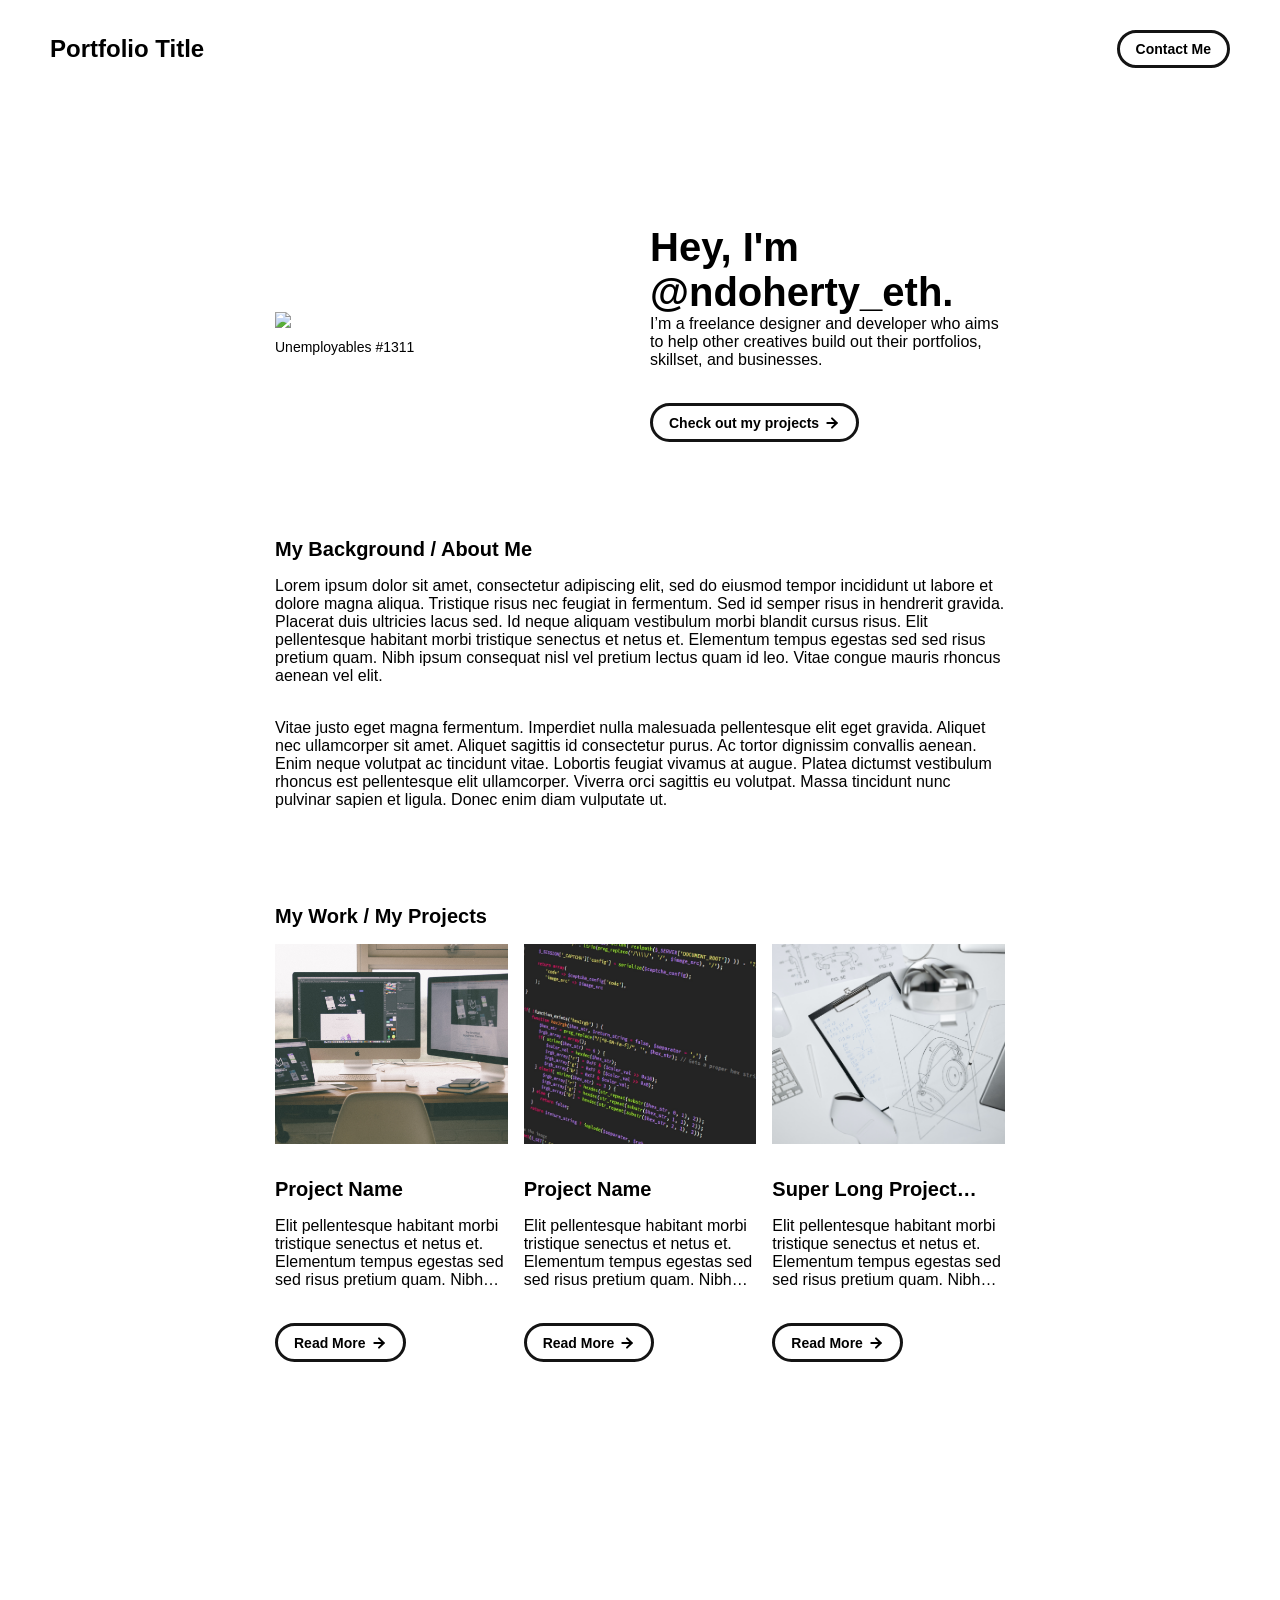
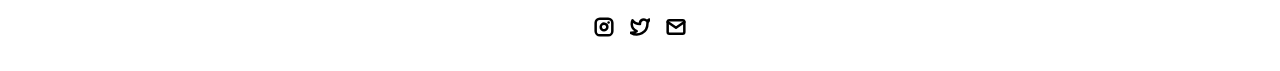
==== index.html @ ab3da4e0 "Initial commit" ====
<!DOCTYPE html>
<html lang="en">
	<head>
		<meta charset="utf-8">

    <!-- 
      TODO

      Upload your Unemployable (or whatever photo you like) to the assets/images folder
      and change the name of the image below to match the uploaded one

      Change the title in the <title> tag to whatever you would like the title of your portfolio to be

      This should be the same across all pages.
     -->
    <link rel="icon" href="./assets/images/1311.png" />
		<title>Unemployables Portfolio</title>
    <meta name="description" content="A portfolio template for the Unemployables community.">
    <meta name="viewport" content="width=device-width, initial-scale=1" />

		<link rel="stylesheet" href="./css/layout.css">
    <link rel="stylesheet" href="./css/typography.css">
    <link rel="stylesheet" href="./css/utilities.css">

		<script defer src="./js/script.js"></script>
	</head>
	<body>
    <!-- NAVBAR -->
    <div class="navbar">
      <a class="nav-title-link" href="./index.html">
        <!-- TODO - Change the "Portfolio Title" to whatever you want displayed in the top left -->
        <span class="nav-title">Portfolio Title</span>
         <!-- TODO - Change the email after 'mailto:' to your email address for contact -->
        <a class="button" href="mailto:whitevans.eth@gmail.com">
          <span class="button-text">Contact Me</span>
        </a>
      </a>
    </div>

    <!-- MAIN PAGE CONTENT -->
    <div id="main-content">

      <!-- PORTFOLIO HEADER -->
      <div id="portfolio-header">
        <div id="portfolio-header-image-container">
          <!-- 
            TODO

            - Change the img "src" attribute to point to the Unemployable image you uploaded (or whatever image).
            - Change the number to point to your Unemployable & replace the OpenSea link with your own
            - If you aren't using an Unemployable as your image, remove the entire "a" element
          -->
          <img src="./assets/images/1311.png" class="portfolio-header-image">
          <a class="no-underline" target="_blank" href="https://opensea.io/assets/0xe0be388ab81c47b0f098d2030a1c9ef190691a8a/1311">
            <span class="image-caption">Unemployables #1311</span>
          </a>
        </div>

          <!-- 
            TODO

            - Change the main-title to whatver you want
            - Change the body-text after that to a quick introduction to what you do
            - Edit the button text if you feel like it. It will link to the projects section below.
          -->
        <div id="portfolio-header-text-container">
            <div class="header-text">
              <span class="main-title">Hey, I'm @ndoherty_eth.</span>
              <div class="body-text">I’m a freelance designer and developer who aims to help other creatives build out their portfolios, skillset, and businesses.</div>
            </div>
            <a class="button" id="my-work-link">
              <span class="button-text">Check out my projects</span> 
              <image src="./assets/icons/arrow-right.svg" class="right-arrow-icon"/>
            </a>
        </div>
      </div>

      <!-- ABOUT SECTION -->
      <!-- 
        TODO

        - Change the subheader-text to whatever header you want
        - Add paragraphs using the <div class="body-text"></div> elements in the "about-section-content"
      -->
      <div id="about-section">
        <span class="subheader-text">My Background / About Me</span>
        <div class="about-section-content">
          <div class="body-text">Lorem ipsum dolor sit amet, consectetur adipiscing elit, sed do eiusmod tempor incididunt ut labore et dolore magna aliqua. Tristique risus nec feugiat in fermentum. Sed id semper risus in hendrerit gravida. Placerat duis ultricies lacus sed. Id neque aliquam vestibulum morbi blandit cursus risus. Elit pellentesque habitant morbi tristique senectus et netus et. Elementum tempus egestas sed sed risus pretium quam. Nibh ipsum consequat nisl vel pretium lectus quam id leo. Vitae congue mauris rhoncus aenean vel elit.</div>
          <div class="body-text">Vitae justo eget magna fermentum. Imperdiet nulla malesuada pellentesque elit eget gravida. Aliquet nec ullamcorper sit amet. Aliquet sagittis id consectetur purus. Ac tortor dignissim convallis aenean. Enim neque volutpat ac tincidunt vitae. Lobortis feugiat vivamus at augue. Platea dictumst vestibulum rhoncus est pellentesque elit ullamcorper. Viverra orci sagittis eu volutpat. Massa tincidunt nunc pulvinar sapien et ligula. Donec enim diam vulputate ut.</div>
        </div>
      </div>

      <!-- PROJECTS / MY WORK SECTION -->
      <div id="my-work-section">
        <!-- TODO - Change the subheader-text to whatever you want the Projects section header to say -->
        <span class="subheader-text">My Work / My Projects</span>

        <div class="projects-container">
          <!-- 
            TODO

            This is where the project cards live. Here's a base level project card for you to copy:
            <div class="project-card">
              <img src="./assets/images/IMAGE_NAME" class="project-image">
              <div class="project-card-text-container">
                <div class="subheader-text project-title">PROJECT_NAME</div>
                <div class="body-text project-card-text">SMALL_PROJECT_DESCRIPTION</div>
              </div>
              <a class="button" href="./project-pages/PROJECT_PAGE_NAME.html">
                <span class="button-text">Read More</span>
                <image src="./assets/icons/arrow-right.svg" class="right-arrow-icon"/>
              </a>
            </div>

            - To add a project to the this area, copy the above, paste it below this comment, and change the following:
                - IMAGE_NAME: the name of the image file in assets/images
                - PROJECT_NAME: the name of the project (keep it short, it only shows 1 line)
                - SMALL_PROJECT_DESCRIPTION: a quick project description (max 4 lines)
                - PROJECT_PAGE_NAME.html: the html filename for the project (must be in project-pages folder)
          -->
          <div class="project-card">
            <img src="./assets/images/desktop.jpeg" class="project-image">
            <div class="project-card-text-container">
              <div class="subheader-text project-title">Project Name</div>
              <div class="body-text project-card-text">Elit pellentesque habitant morbi tristique senectus et netus et. Elementum tempus egestas sed sed risus pretium quam. Nibh ipsum consequat nisl vel pretium</div>
            </div>
            <a class="button" href="./project-pages/project-template.html">
              <span class="button-text">Read More</span>
              <image src="./assets/icons/arrow-right.svg" class="right-arrow-icon"/>
            </a>
          </div>
          <div class="project-card">
            <img src="./assets/images/code.jpeg" class="project-image">
            <div class="project-card-text-container">
              <div class="subheader-text project-title">Project Name</div>
              <div class="body-text project-card-text">Elit pellentesque habitant morbi tristique senectus et netus et. Elementum tempus egestas sed sed risus pretium quam. Nibh ipsum consequat nisl vel pretium</div>
            </div>
            <a class="button" href="./project-pages/project-template.html">
              <span class="button-text">Read More</span>
              <image src="./assets/icons/arrow-right.svg" class="right-arrow-icon"/>
            </a>
          </div>
          <div class="project-card">
            <img src="./assets/images/sketchbook.jpeg" class="project-image">
            <div class="project-card-text-container">
              <div class="subheader-text project-title">Super Long Project Name That Should be Hidden</div>
              <div class="body-text project-card-text">Elit pellentesque habitant morbi tristique senectus et netus et. Elementum tempus egestas sed sed risus pretium quam. Nibh ipsum consequat nisl vel pretium</div>
            </div>
            <a class="button" href="./project-pages/project-template.html">
              <span class="button-text">Read More</span>
              <image src="./assets/icons/arrow-right.svg" class="right-arrow-icon"/>
            </a>
          </div>
        </div>
      </div>
    </div>

    <!-- FOOTER -->
    <div id="footer">
      <!-- 
        TODO - Change href to your Instagram account (can also delete entire "a" element if no Instagram) 

        This should be the same across all pages.
      -->
      <a class="icon-link" target="_blank" href="https://twitter.com/whitevans_eth">
        <image src="./assets/icons/instagram.svg" class="footer-icon"/>
      </a>
      <!-- 
        TODO - Change href to your Twitter account (can also delete entire "a" element if no Twitter) 
      
        This should be the same across all pages.
      -->
      <a class="icon-link" target="_blank" href="https://twitter.com/whitevans_eth">
        <image src="./assets/icons/twitter.svg" class="footer-icon"/>
      </a>
      <!-- 
        TODO - Change the email after "mailto" to your contact email 
      
        This should be the same across all pages.
      -->
      <a class="icon-link" href="mailto:whitevans.eth@gmail.com">
        <image src="./assets/icons/mail.svg" class="footer-icon"/>
      </a>
    </div>

	</body>
</html>
---- css/layout.css ----
* {
  box-sizing: border-box;
}

html {
  text-size-adjust: none;
  -webkit-text-size-adjust: none;
  -moz-text-size-adjust: none;
  -ms-text-size-adjust: none;
}

body {
  margin: 0;
  -webkit-font-smoothing: antialiased;
  -moz-osx-font-smoothing: grayscale;
}




/* Main Page Layout */

#main-content {
  margin: 225px 425px;
  display: flex;
  flex-direction: column;
  gap: 96px;
}




/* Portfolio Header */

#portfolio-header {
  display: flex;
  gap: 20px;
  align-items: center;
}

#portfolio-header-image-container {
  display: flex;
  flex-direction: column;
  gap: 10px;
  flex-basis: 50%;
}

.portfolio-header-image {
  width: 100%;
  height: auto;
}

#portfolio-header-text-container {
  display: flex;
  flex-direction: column;
  gap: 34px;
  flex-basis: 50%;
}




/* About Section */

#about-section {
  display: flex;
  flex-direction: column;
  gap: 16px;
}

.about-section-content {
  display: flex;
  flex-direction: column;
  gap: 34px;
}




/* Project Section */

#my-work-section {
  display: flex;
  flex-direction: column;
  gap: 16px;
}

.projects-container {
  display: flex;
  gap: 34px 16px;
  flex-wrap: wrap;
}

    /* Project Cards */

    .project-card {
      max-width: calc((100% - 32px) / 3);
      display: flex;
      flex-direction: column;
      gap: 34px;
    }

    .project-card-text-container {
      flex-direction: column;
      display: flex;
      gap: 16px
    }

    .project-image {
      width: 100%;
      height: 200px;
      object-fit: cover;
      object-position: center;
    }




/* Project Pages */

#project-header {
  display: flex;
  flex-direction: column;
  gap: 16px;
}

.project-header-image {
  width: 100%;
  height: auto;
}

#project-details {
  display: flex;
  flex-direction: column;
  gap: 16px;
}

.project-details-content {
  display: flex;
  flex-direction: column;
  gap: 34px;
}

    /* Project Gallery */

    #project-gallery {
      display: flex;
      flex-direction: column;
      gap: 16px;
    }

    .project-gallery-content {
      display: flex;
      flex-wrap: wrap;
      gap: 34px 16px;
    }

    .gallery-image-container {
      width: 100%;
      display: flex;
      flex-direction: column;
      gap: 10px;
    }

    .gallery-image-container.half-width {
      width: calc((100% - 16px) / 2);
    }

    .gallery-image {
      width: 100%;
      height: auto;
    }


/* Extra Extra large devices (large laptops and desktops, 1200px and below) */
@media only screen and (max-width: 1600px) {
  #main-content {
    margin: 225px 275px;
  }
}

/* Extra large devices (large laptops and desktops, 1200px and below) */
@media only screen and (max-width: 1200px) {
  #main-content {
    margin: 225px 175px;
  }
}

/* Large devices (laptops/desktops, 1000px and below) */
@media only screen and (max-width: 1000px) {
  #main-content {
    margin: 225px 75px;
  }
}

/* Small devices (portrait tablets and large phones, 800px and below) */
@media only screen and (max-width: 800px) {
  #main-content {
    margin: 150px 50px;
  }

  #portfolio-header {
    flex-direction: column;
  }

  .project-card {
    max-width: calc((100% - 16px) / 2);
  }
}

/* Small devices (portrait tablets and large phones, 600px and below) */
@media only screen and (max-width: 600px) {
  #main-content {
    margin: 125px 20px;
  }

  .project-card {
    max-width: 100%;
  }
}
---- css/typography.css ----
body {
  font-family: "Helvetica Neue", Helvetica, Arial, sans-serif;
}

.nav-title {
  font-weight: 700;
  font-size: 24px;
}

.button-text {
  font-size: 14px;
  font-weight: 700;
}

.image-caption {
  font-size: 14px;
  font-weight: 500;
}

.main-title {
  font-size: 40px;
  font-weight: 700;
}

.subheader-text {
  font-size: 20px;
  font-weight: 700;
}

.body-text {
  font-size: 16px;
  font-weight: 500;
}

.project-card-text {
  overflow: hidden;
  text-overflow: ellipsis;
  display: -webkit-box;
  -webkit-line-clamp: 4;
  -webkit-box-orient: vertical;
}

.project-title {
  overflow: hidden;
  text-overflow: ellipsis;
  display: -webkit-box;
  -webkit-line-clamp: 1;
  -webkit-box-orient: vertical;
}
---- css/utilities.css ----
/* Icons */

.right-arrow-icon {
  width: 16px;
  height: 16px;
  margin-top: 1px;
}

.footer-icon {
  width: 20px;
  height: 20px;
}

a.icon-link {
  transition: transform 200ms ease-in-out;
}

a.icon-link:hover {
  cursor: pointer;
  stroke-width: 5;
  margin: 0;
  transform: rotate(15deg);
}


/* Navbar Styling */

.navbar {
  width: 100%;
  padding: 30px 50px;
  display: flex;
  justify-content: space-between;
  align-items: center;
  position: fixed;
  top: 0;
  left: 0;
}

.nav-title-link {
  color: black;
  text-decoration: none;
}

.nav-title-link:hover {
  text-decoration: underline;
}

/* Small devices (portrait tablets and large phones, 800px and below) */
@media only screen and (max-width: 800px) {
  .navbar {
    padding: 20px 20px;
    background-color: white
  }
}


/* Button Styling */

a.button {
  padding: 8px 16px;
  border: 3px solid #141414;
  border-radius: 50px;
  color: black;
  text-decoration: none;
  width: fit-content;
  display: flex;
  gap: 5px;
  align-items: center;
}

a.button:hover {
  text-decoration: underline;
  text-decoration-thickness: 2px;
  cursor: pointer;
}


/* Footer Styling */

#footer {
  width: 100%;
  display: flex;
  padding: 30px 50px;
  justify-content: center;
  align-items: center;
  gap: 16px;
}

/* Link Styling */
a.no-underline {
  text-decoration: none;
  color: black
}

a.no-underline:hover {
  text-decoration: underline;
  cursor: pointer;
}

/* Small devices (portrait tablets and large phones, 800px and below) */
@media only screen and (max-width: 800px) {
  #footer {
    padding: 20px 20px;
  }
}
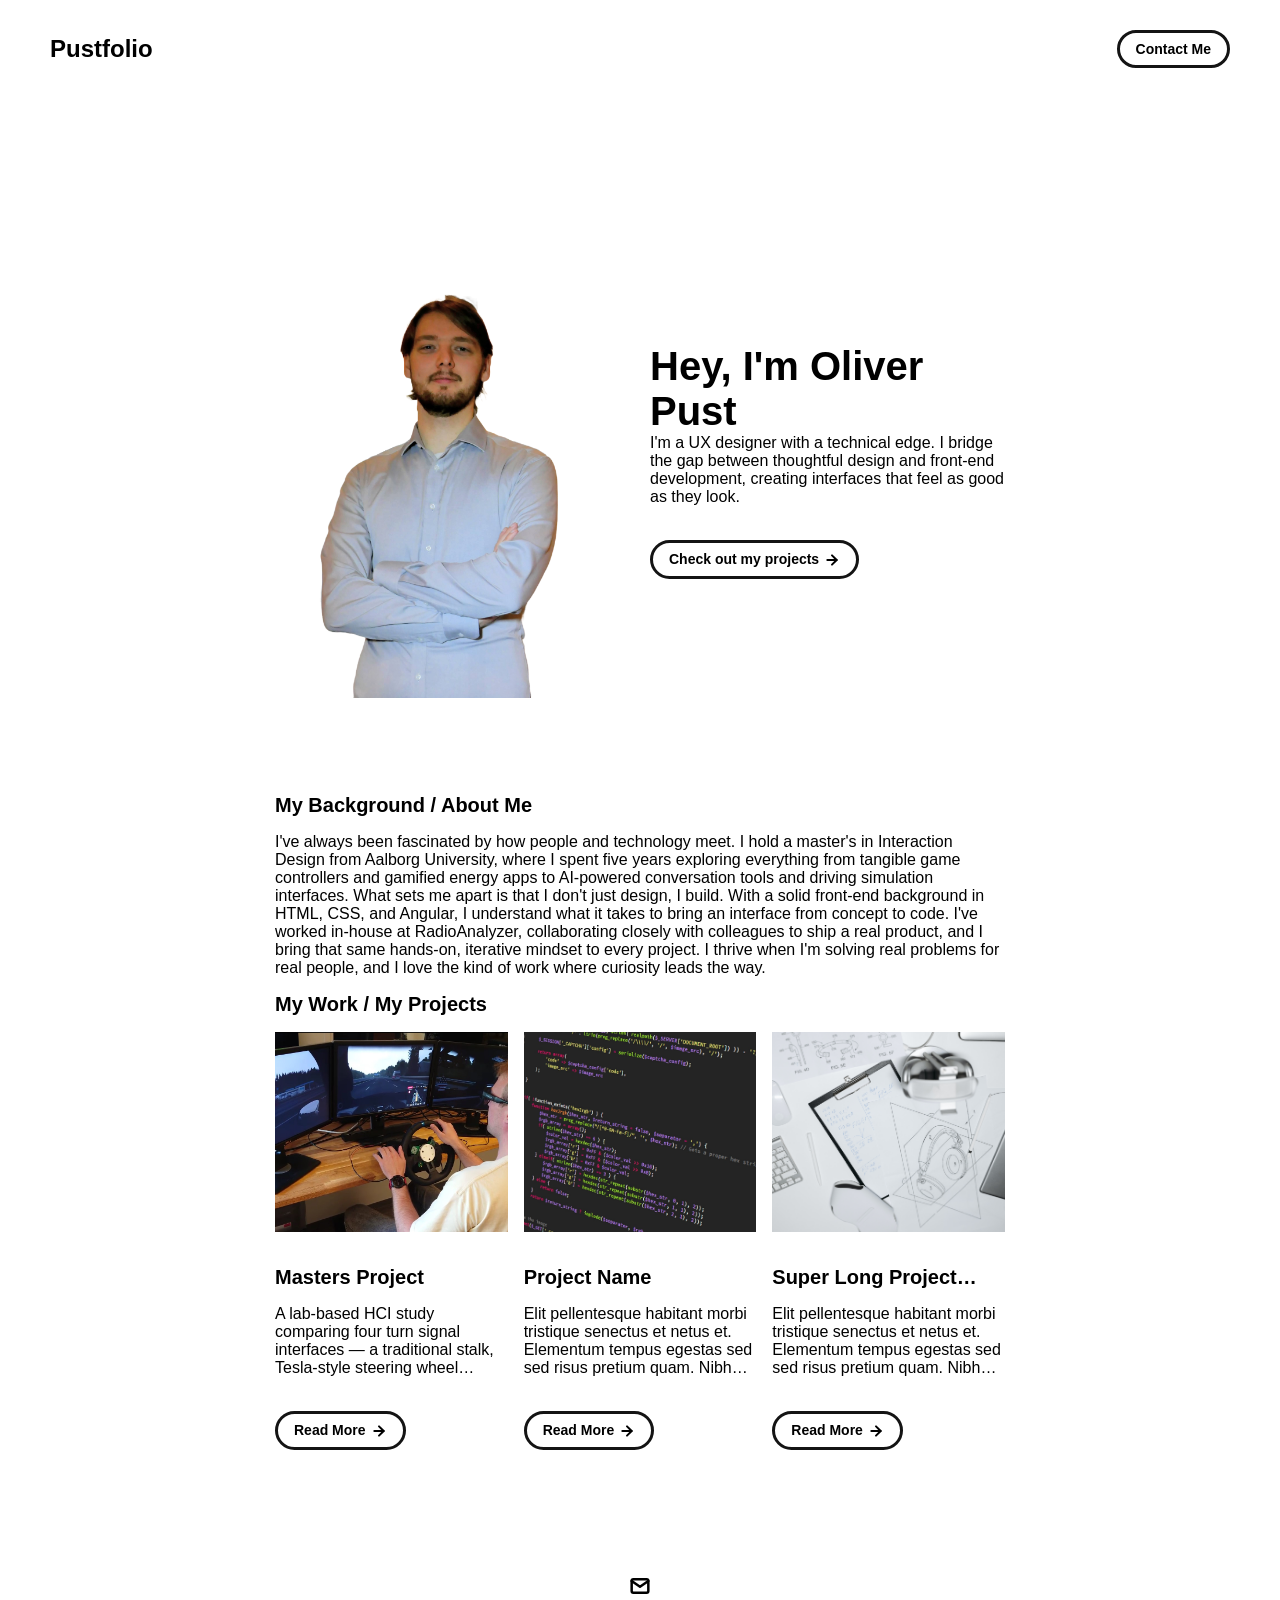
==== commit 93ba9a4e: "Add Masters Project page with initial content and image gallery" ====
--- a/index.html
+++ b/index.html
@@ -3,19 +3,9 @@
 	<head>
 		<meta charset="utf-8">
 
-    <!-- 
-      TODO
-
-      Upload your Unemployable (or whatever photo you like) to the assets/images folder
-      and change the name of the image below to match the uploaded one
-
-      Change the title in the <title> tag to whatever you would like the title of your portfolio to be
-
-      This should be the same across all pages.
-     -->
     <link rel="icon" href="./assets/images/1311.png" />
-		<title>Unemployables Portfolio</title>
-    <meta name="description" content="A portfolio template for the Unemployables community.">
+		<title>Pustfolio</title>
+    <meta name="description" content="A portfolio for and about Oliver Pust">
     <meta name="viewport" content="width=device-width, initial-scale=1" />
 
 		<link rel="stylesheet" href="./css/layout.css">
@@ -28,10 +18,8 @@
     <!-- NAVBAR -->
     <div class="navbar">
       <a class="nav-title-link" href="./index.html">
-        <!-- TODO - Change the "Portfolio Title" to whatever you want displayed in the top left -->
-        <span class="nav-title">Portfolio Title</span>
-         <!-- TODO - Change the email after 'mailto:' to your email address for contact -->
-        <a class="button" href="mailto:whitevans.eth@gmail.com">
+        <span class="nav-title">Pustfolio</span>
+        <a class="button" href="mailto:pust@live.dk">
           <span class="button-text">Contact Me</span>
         </a>
       </a>
@@ -43,30 +31,12 @@
       <!-- PORTFOLIO HEADER -->
       <div id="portfolio-header">
         <div id="portfolio-header-image-container">
-          <!-- 
-            TODO
-
-            - Change the img "src" attribute to point to the Unemployable image you uploaded (or whatever image).
-            - Change the number to point to your Unemployable & replace the OpenSea link with your own
-            - If you aren't using an Unemployable as your image, remove the entire "a" element
-          -->
-          <img src="./assets/images/1311.png" class="portfolio-header-image">
-          <a class="no-underline" target="_blank" href="https://opensea.io/assets/0xe0be388ab81c47b0f098d2030a1c9ef190691a8a/1311">
-            <span class="image-caption">Unemployables #1311</span>
-          </a>
+          <img src="./assets/images/Me - backgroundRemoved.png" class="portfolio-header-image">
         </div>
-
-          <!-- 
-            TODO
-
-            - Change the main-title to whatver you want
-            - Change the body-text after that to a quick introduction to what you do
-            - Edit the button text if you feel like it. It will link to the projects section below.
-          -->
         <div id="portfolio-header-text-container">
             <div class="header-text">
-              <span class="main-title">Hey, I'm @ndoherty_eth.</span>
-              <div class="body-text">I’m a freelance designer and developer who aims to help other creatives build out their portfolios, skillset, and businesses.</div>
+              <span class="main-title">Hey, I'm Oliver Pust</span>
+              <div class="body-text">I'm a UX designer with a technical edge. I bridge the gap between thoughtful design and front-end development, creating interfaces that feel as good as they look.</div>
             </div>
             <a class="button" id="my-work-link">
               <span class="button-text">Check out my projects</span> 
@@ -85,9 +55,11 @@
       <div id="about-section">
         <span class="subheader-text">My Background / About Me</span>
         <div class="about-section-content">
-          <div class="body-text">Lorem ipsum dolor sit amet, consectetur adipiscing elit, sed do eiusmod tempor incididunt ut labore et dolore magna aliqua. Tristique risus nec feugiat in fermentum. Sed id semper risus in hendrerit gravida. Placerat duis ultricies lacus sed. Id neque aliquam vestibulum morbi blandit cursus risus. Elit pellentesque habitant morbi tristique senectus et netus et. Elementum tempus egestas sed sed risus pretium quam. Nibh ipsum consequat nisl vel pretium lectus quam id leo. Vitae congue mauris rhoncus aenean vel elit.</div>
-          <div class="body-text">Vitae justo eget magna fermentum. Imperdiet nulla malesuada pellentesque elit eget gravida. Aliquet nec ullamcorper sit amet. Aliquet sagittis id consectetur purus. Ac tortor dignissim convallis aenean. Enim neque volutpat ac tincidunt vitae. Lobortis feugiat vivamus at augue. Platea dictumst vestibulum rhoncus est pellentesque elit ullamcorper. Viverra orci sagittis eu volutpat. Massa tincidunt nunc pulvinar sapien et ligula. Donec enim diam vulputate ut.</div>
-        </div>
+          <div class="body-text">
+            I've always been fascinated by how people and technology meet. I hold a master's in Interaction Design from Aalborg University, where I spent five years exploring everything from tangible game controllers and gamified energy apps to AI-powered conversation tools and driving simulation interfaces.
+What sets me apart is that I don't just design, I build. With a solid front-end background in HTML, CSS, and Angular, I understand what it takes to bring an interface from concept to code. I've worked in-house at RadioAnalyzer, collaborating closely with colleagues to ship a real product, and I bring that same hands-on, iterative mindset to every project.
+I thrive when I'm solving real problems for real people, and I love the kind of work where curiosity leads the way.
+          </div>
       </div>
 
       <!-- PROJECTS / MY WORK SECTION -->
@@ -119,16 +91,17 @@
                 - PROJECT_PAGE_NAME.html: the html filename for the project (must be in project-pages folder)
           -->
           <div class="project-card">
-            <img src="./assets/images/desktop.jpeg" class="project-image">
+            <img src="./assets/images/MastersCoverImage.jpg" class="project-image">
             <div class="project-card-text-container">
-              <div class="subheader-text project-title">Project Name</div>
-              <div class="body-text project-card-text">Elit pellentesque habitant morbi tristique senectus et netus et. Elementum tempus egestas sed sed risus pretium quam. Nibh ipsum consequat nisl vel pretium</div>
+              <div class="subheader-text project-title">Masters Project</div>
+              <div class="body-text project-card-text">A lab-based HCI study comparing four turn signal interfaces — a traditional stalk, Tesla-style steering wheel buttons, a VW inner-rim button concept, and a Citroën rocker switch.</div>
             </div>
-            <a class="button" href="./project-pages/project-template.html">
+            <a class="button" href="./project-pages/project-Masters.html">
               <span class="button-text">Read More</span>
               <image src="./assets/icons/arrow-right.svg" class="right-arrow-icon"/>
             </a>
           </div>
+
           <div class="project-card">
             <img src="./assets/images/code.jpeg" class="project-image">
             <div class="project-card-text-container">
@@ -140,6 +113,7 @@
               <image src="./assets/icons/arrow-right.svg" class="right-arrow-icon"/>
             </a>
           </div>
+
           <div class="project-card">
             <img src="./assets/images/sketchbook.jpeg" class="project-image">
             <div class="project-card-text-container">
@@ -157,28 +131,7 @@
 
     <!-- FOOTER -->
     <div id="footer">
-      <!-- 
-        TODO - Change href to your Instagram account (can also delete entire "a" element if no Instagram) 
-
-        This should be the same across all pages.
-      -->
-      <a class="icon-link" target="_blank" href="https://twitter.com/whitevans_eth">
-        <image src="./assets/icons/instagram.svg" class="footer-icon"/>
-      </a>
-      <!-- 
-        TODO - Change href to your Twitter account (can also delete entire "a" element if no Twitter) 
-      
-        This should be the same across all pages.
-      -->
-      <a class="icon-link" target="_blank" href="https://twitter.com/whitevans_eth">
-        <image src="./assets/icons/twitter.svg" class="footer-icon"/>
-      </a>
-      <!-- 
-        TODO - Change the email after "mailto" to your contact email 
-      
-        This should be the same across all pages.
-      -->
-      <a class="icon-link" href="mailto:whitevans.eth@gmail.com">
+      <a class="icon-link" href="mailto:pust@live.dk">
         <image src="./assets/icons/mail.svg" class="footer-icon"/>
       </a>
     </div>
--- a/css/layout.css
+++ b/css/layout.css
@@ -21,7 +21,7 @@
 /* Main Page Layout */
 
 #main-content {
-  margin: 225px 425px;
+  margin: 200px 425px;
   display: flex;
   flex-direction: column;
   gap: 96px;
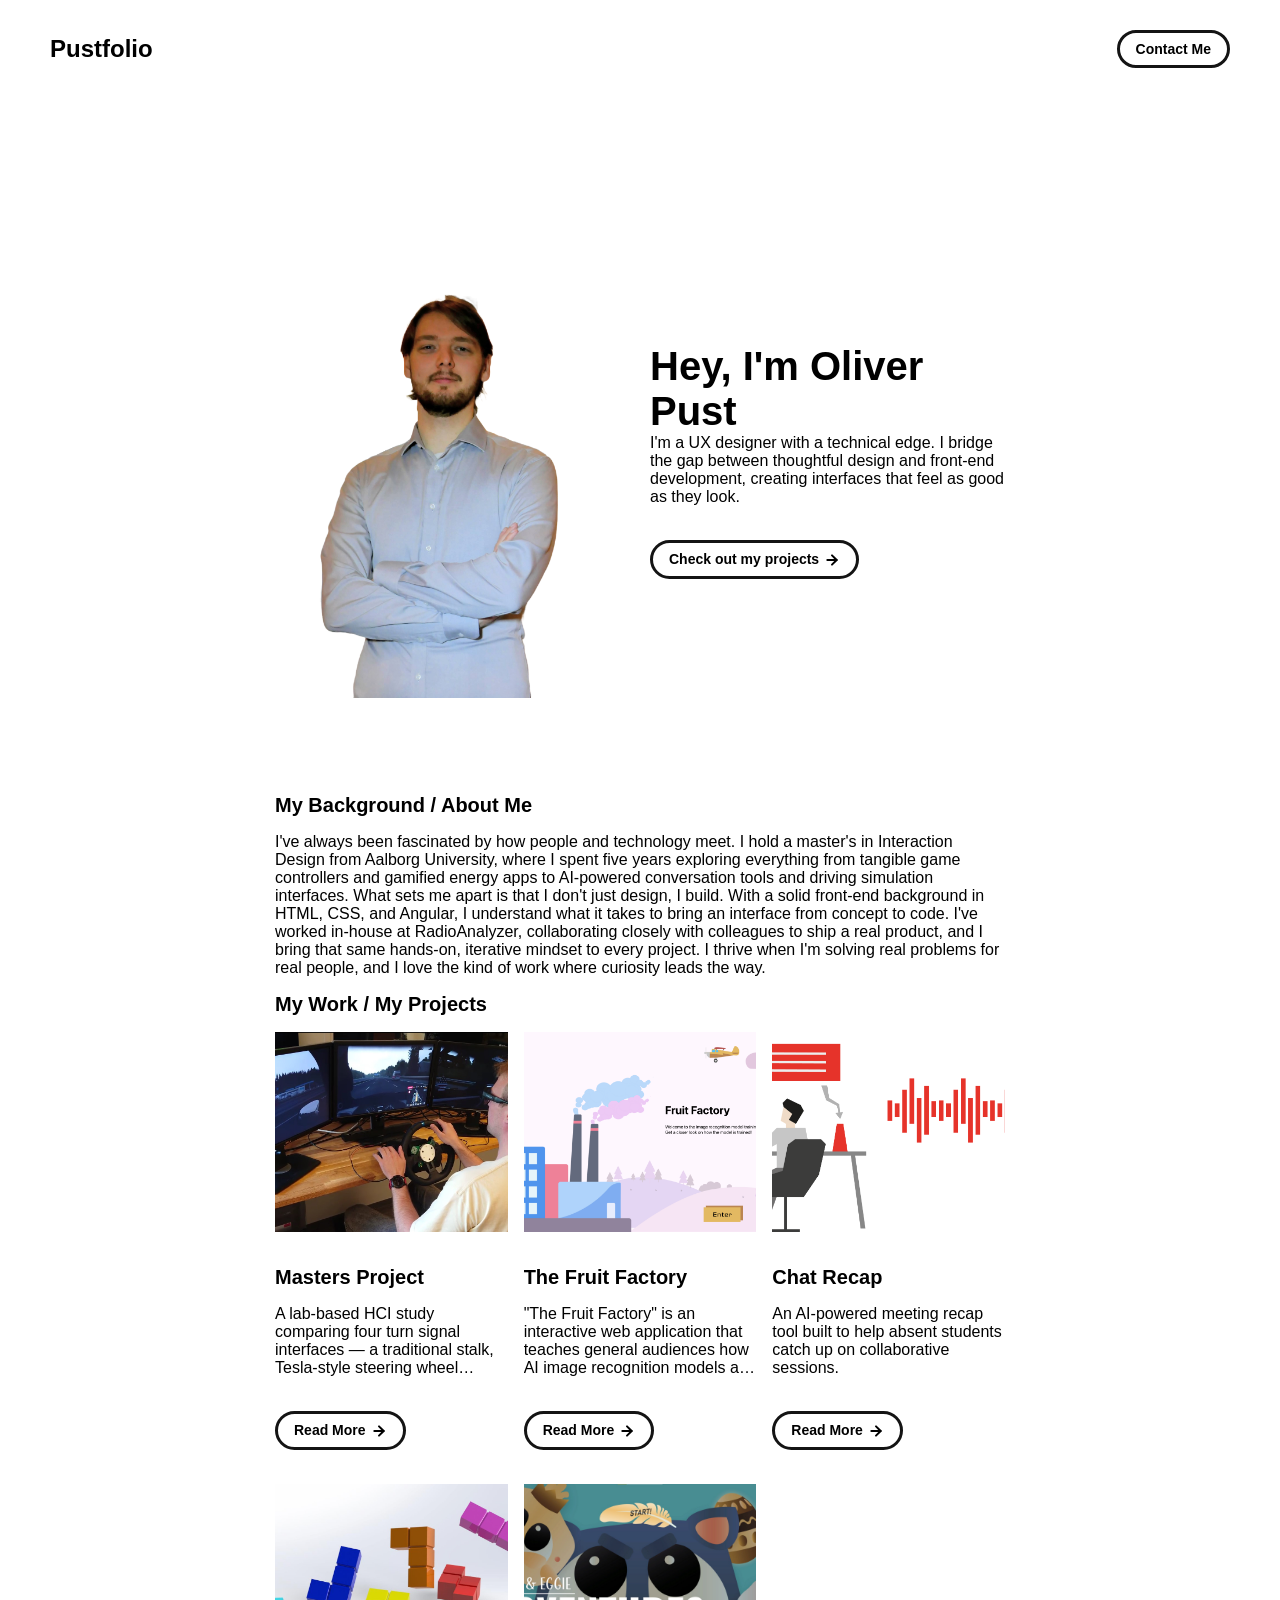
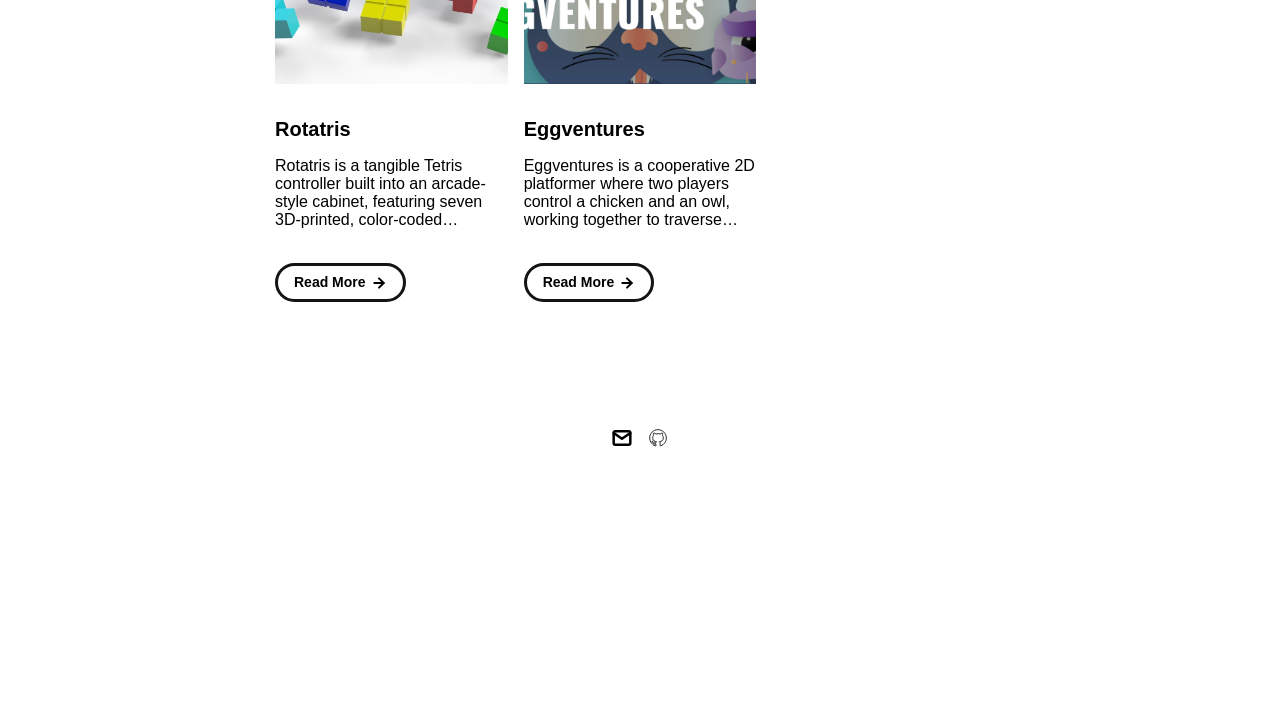
==== commit aa643322: "Add project pages and images for ChatRecap, Eggventures, Fruit Factory, and Rotatris; include HTML s" ====
--- a/index.html
+++ b/index.html
@@ -2,11 +2,11 @@
 <html lang="en">
 	<head>
 		<meta charset="utf-8">
-
-    <link rel="icon" href="./assets/images/1311.png" />
 		<title>Pustfolio</title>
     <meta name="description" content="A portfolio for and about Oliver Pust">
     <meta name="viewport" content="width=device-width, initial-scale=1" />
+
+    <link rel="icon" type="image/x-icon" href="/assets/icons/favicon.ico">
 
 		<link rel="stylesheet" href="./css/layout.css">
     <link rel="stylesheet" href="./css/typography.css">
@@ -68,30 +68,9 @@
         <span class="subheader-text">My Work / My Projects</span>
 
         <div class="projects-container">
-          <!-- 
-            TODO
 
-            This is where the project cards live. Here's a base level project card for you to copy:
-            <div class="project-card">
-              <img src="./assets/images/IMAGE_NAME" class="project-image">
-              <div class="project-card-text-container">
-                <div class="subheader-text project-title">PROJECT_NAME</div>
-                <div class="body-text project-card-text">SMALL_PROJECT_DESCRIPTION</div>
-              </div>
-              <a class="button" href="./project-pages/PROJECT_PAGE_NAME.html">
-                <span class="button-text">Read More</span>
-                <image src="./assets/icons/arrow-right.svg" class="right-arrow-icon"/>
-              </a>
-            </div>
-
-            - To add a project to the this area, copy the above, paste it below this comment, and change the following:
-                - IMAGE_NAME: the name of the image file in assets/images
-                - PROJECT_NAME: the name of the project (keep it short, it only shows 1 line)
-                - SMALL_PROJECT_DESCRIPTION: a quick project description (max 4 lines)
-                - PROJECT_PAGE_NAME.html: the html filename for the project (must be in project-pages folder)
-          -->
           <div class="project-card">
-            <img src="./assets/images/MastersCoverImage.jpg" class="project-image">
+            <img src="./assets/images/Masters/MastersCoverImage.jpg" class="project-image">
             <div class="project-card-text-container">
               <div class="subheader-text project-title">Masters Project</div>
               <div class="body-text project-card-text">A lab-based HCI study comparing four turn signal interfaces — a traditional stalk, Tesla-style steering wheel buttons, a VW inner-rim button concept, and a Citroën rocker switch.</div>
@@ -103,28 +82,53 @@
           </div>
 
           <div class="project-card">
-            <img src="./assets/images/code.jpeg" class="project-image">
+            <img src="./assets/images/FruitFactory/Factory - Landing page.png" class="project-image">
             <div class="project-card-text-container">
-              <div class="subheader-text project-title">Project Name</div>
-              <div class="body-text project-card-text">Elit pellentesque habitant morbi tristique senectus et netus et. Elementum tempus egestas sed sed risus pretium quam. Nibh ipsum consequat nisl vel pretium</div>
+              <div class="subheader-text project-title">The Fruit Factory</div>
+              <div class="body-text project-card-text">"The Fruit Factory" is an interactive web application that teaches general audiences how AI image recognition models are trained, using scrollytelling, animations, and microgames built around a fruit factory metaphor.</div>
             </div>
-            <a class="button" href="./project-pages/project-template.html">
+            <a class="button" href="./project-pages/project-FruitFactory.html">
               <span class="button-text">Read More</span>
               <image src="./assets/icons/arrow-right.svg" class="right-arrow-icon"/>
             </a>
           </div>
 
           <div class="project-card">
-            <img src="./assets/images/sketchbook.jpeg" class="project-image">
+            <img src="./assets/images/ChatRecap/ixd6_illustration.png" class="project-image">
             <div class="project-card-text-container">
-              <div class="subheader-text project-title">Super Long Project Name That Should be Hidden</div>
-              <div class="body-text project-card-text">Elit pellentesque habitant morbi tristique senectus et netus et. Elementum tempus egestas sed sed risus pretium quam. Nibh ipsum consequat nisl vel pretium</div>
+              <div class="subheader-text project-title">Chat Recap</div>
+              <div class="body-text project-card-text">An AI-powered meeting recap tool built to help absent students catch up on collaborative sessions.</div>
             </div>
-            <a class="button" href="./project-pages/project-template.html">
+            <a class="button" href="./project-pages/project-ChatRecap.html">
               <span class="button-text">Read More</span>
               <image src="./assets/icons/arrow-right.svg" class="right-arrow-icon"/>
             </a>
           </div>
+
+          <div class="project-card">
+            <img src="./assets/images/Rotatris/Cover-image.jpg" class="project-image">
+            <div class="project-card-text-container">
+              <div class="subheader-text project-title">Rotatris</div>
+              <div class="body-text project-card-text">Rotatris is a tangible Tetris controller built into an arcade-style cabinet, featuring seven 3D-printed, color-coded tetromino pieces that physically rotate to control their in-game counterparts.</div>
+            </div>
+            <a class="button" href="./project-pages/project-Rotatris.html">
+              <span class="button-text">Read More</span>
+              <image src="./assets/icons/arrow-right.svg" class="right-arrow-icon"/>
+            </a>
+          </div>
+
+          <div class="project-card">
+            <img src="./assets/images/Eggventures/MainMenu.jpg" class="project-image">
+            <div class="project-card-text-container">
+              <div class="subheader-text project-title">Eggventures</div>
+              <div class="body-text project-card-text">Eggventures is a cooperative 2D platformer where two players control a chicken and an owl, working together to traverse levels using a fun rubber band mechanic that lets them catapult each other through the air.</div>
+            </div>
+            <a class="button" href="./project-pages/project-Eggventures.html">
+              <span class="button-text">Read More</span>
+              <image src="./assets/icons/arrow-right.svg" class="right-arrow-icon"/>
+            </a>
+          </div>
+
         </div>
       </div>
     </div>
@@ -134,6 +138,9 @@
       <a class="icon-link" href="mailto:pust@live.dk">
         <image src="./assets/icons/mail.svg" class="footer-icon"/>
       </a>
+      <a class="icon-link" href="https://github.com/Jessicaclan">
+        <image src="./assets/icons/github-outline.svg" class="footer-icon"/>
+      </a>
     </div>
 
 	</body>
--- a/css/layout.css
+++ b/css/layout.css
@@ -171,6 +171,10 @@
       height: auto;
     }
 
+    iframe {
+      width: 100%;
+      height: 35vh;
+    }
 
 /* Extra Extra large devices (large laptops and desktops, 1200px and below) */
 @media only screen and (max-width: 1600px) {
@@ -206,6 +210,11 @@
   .project-card {
     max-width: calc((100% - 16px) / 2);
   }
+
+      iframe {
+      width: 100%;
+      height: 150px;
+    }
 }
 
 /* Small devices (portrait tablets and large phones, 600px and below) */
